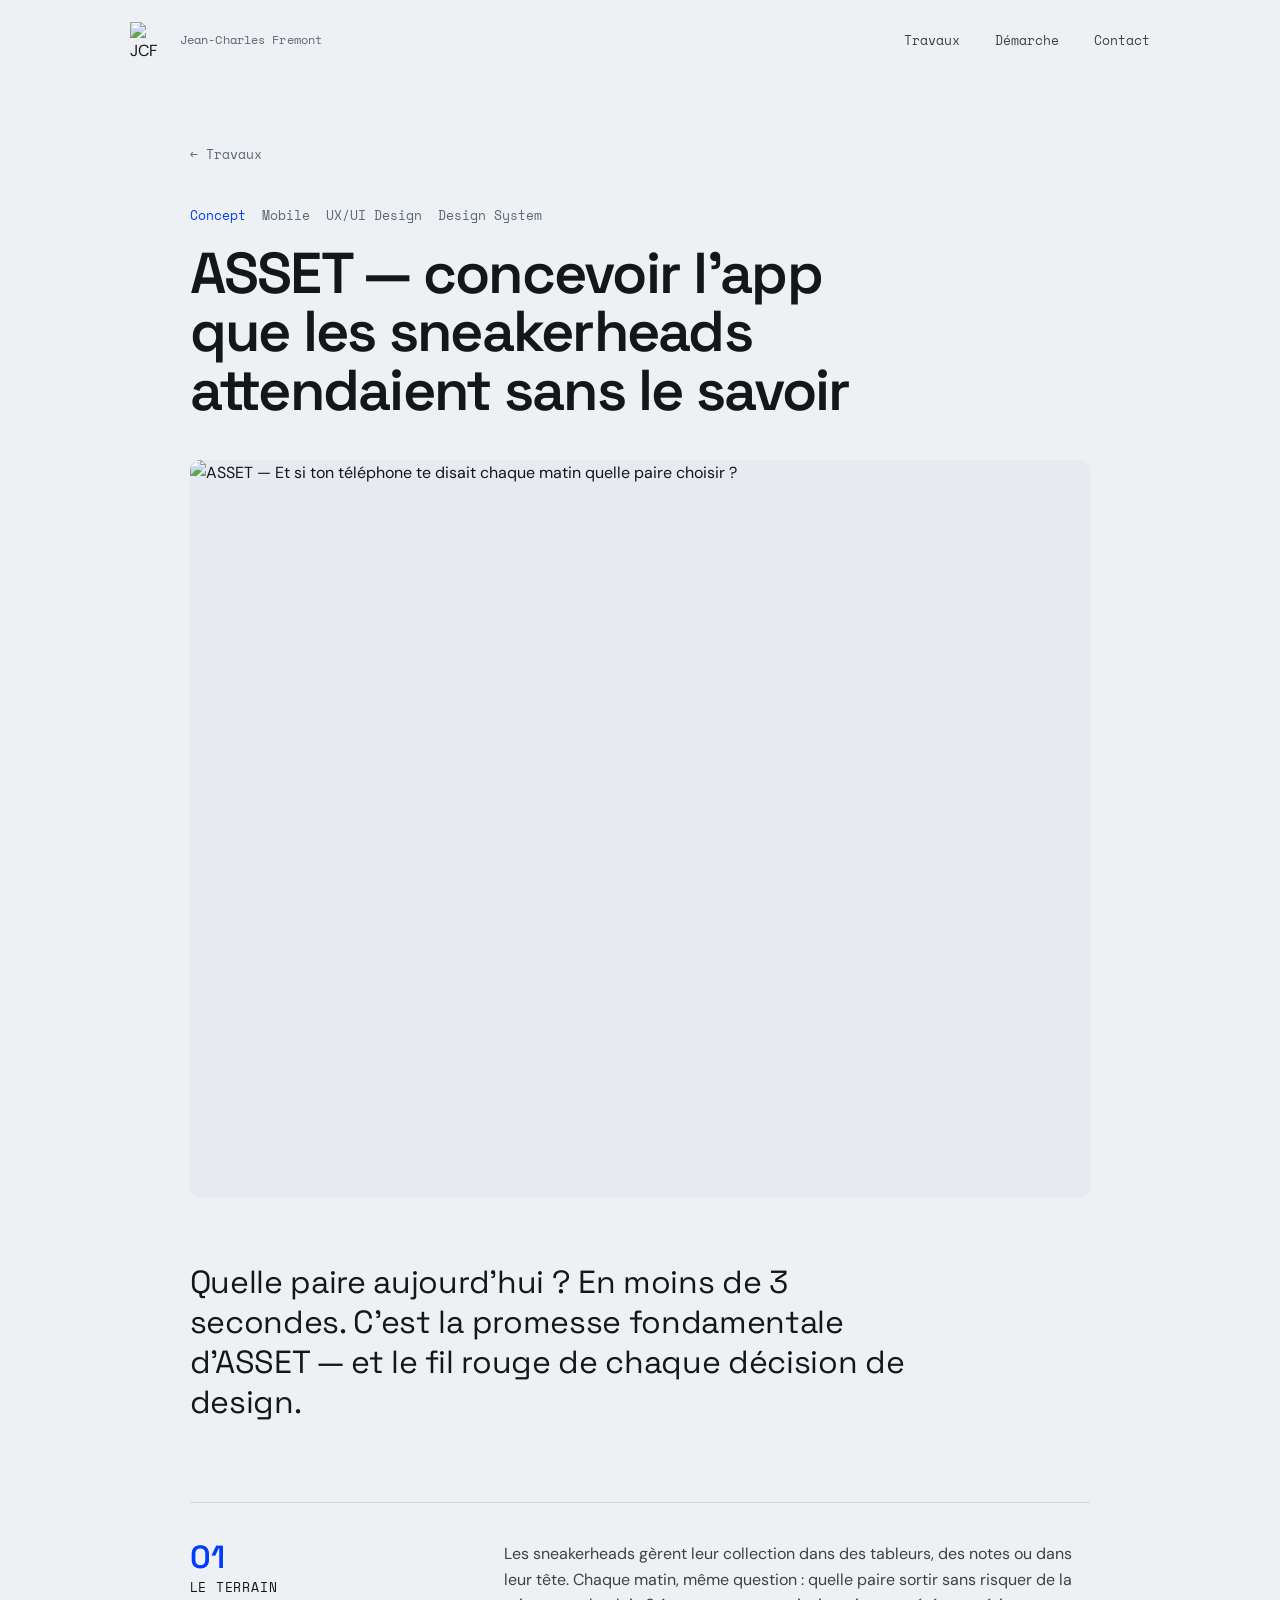
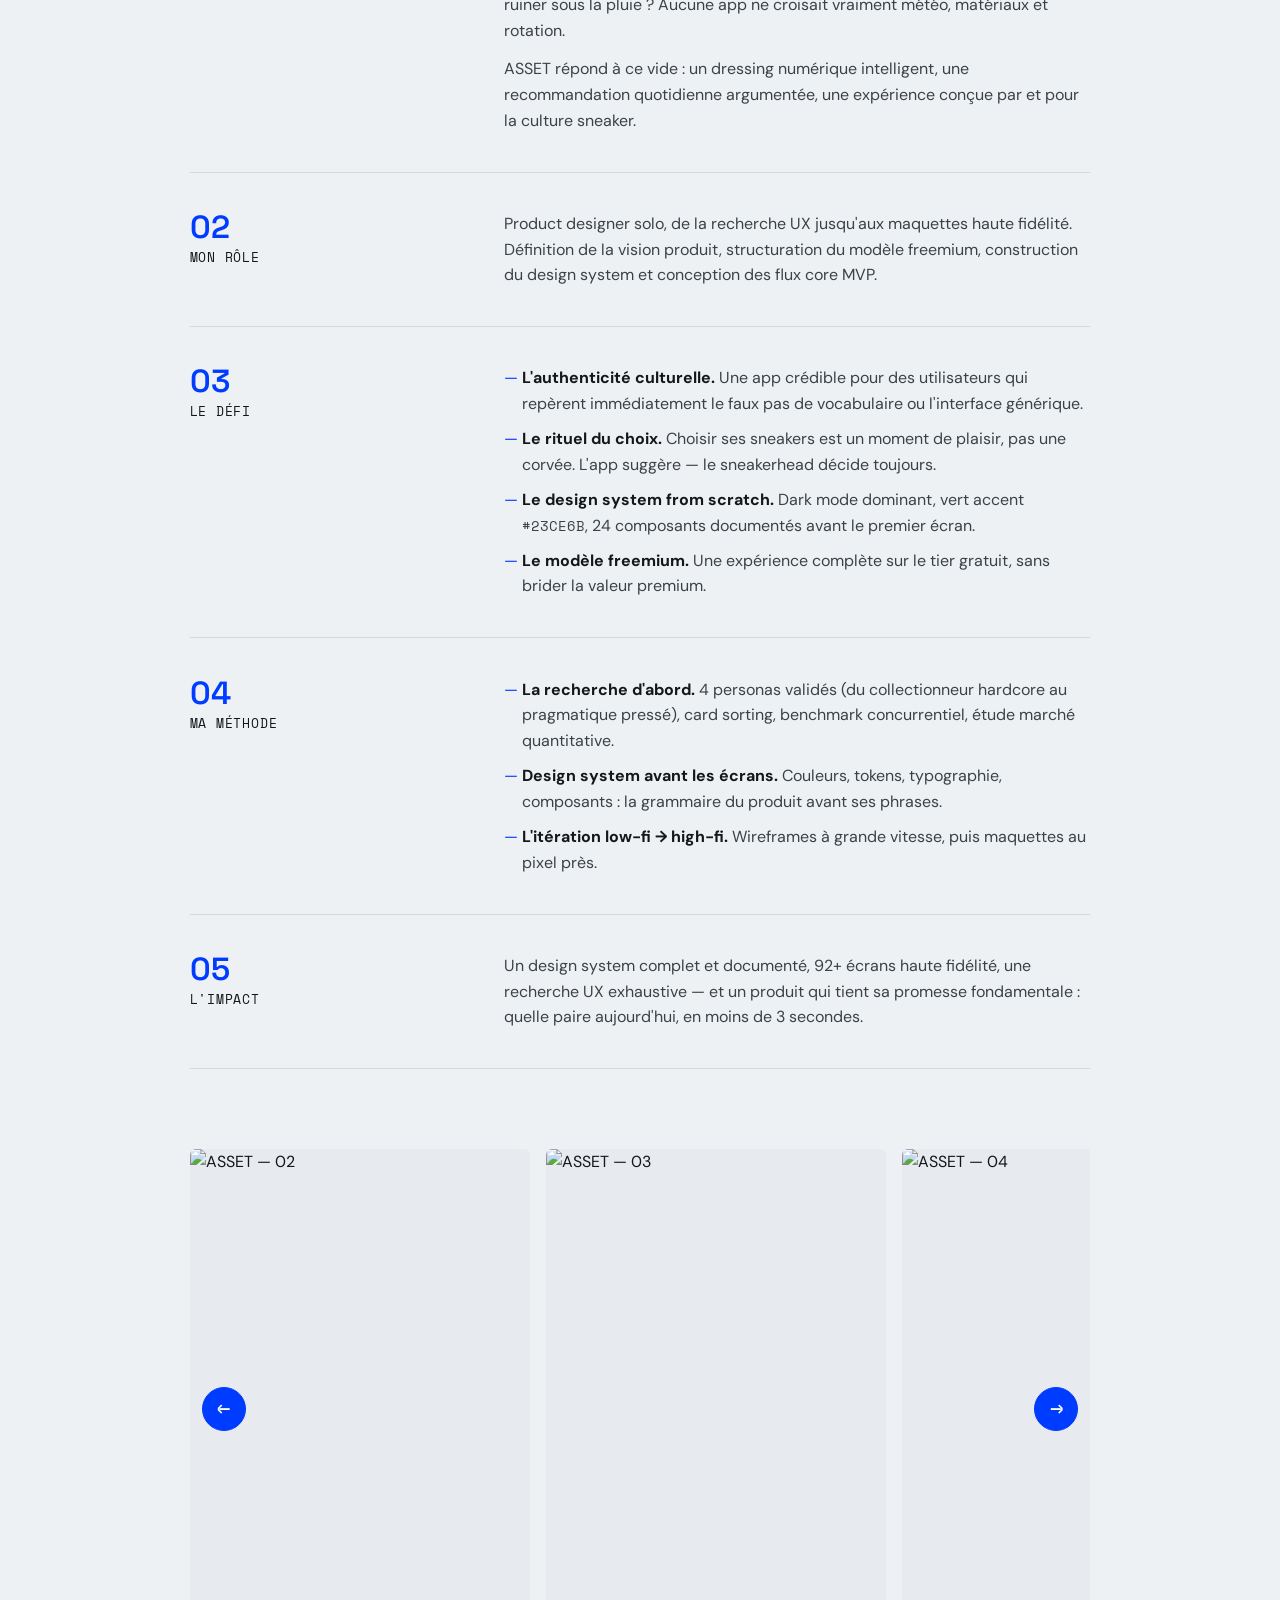
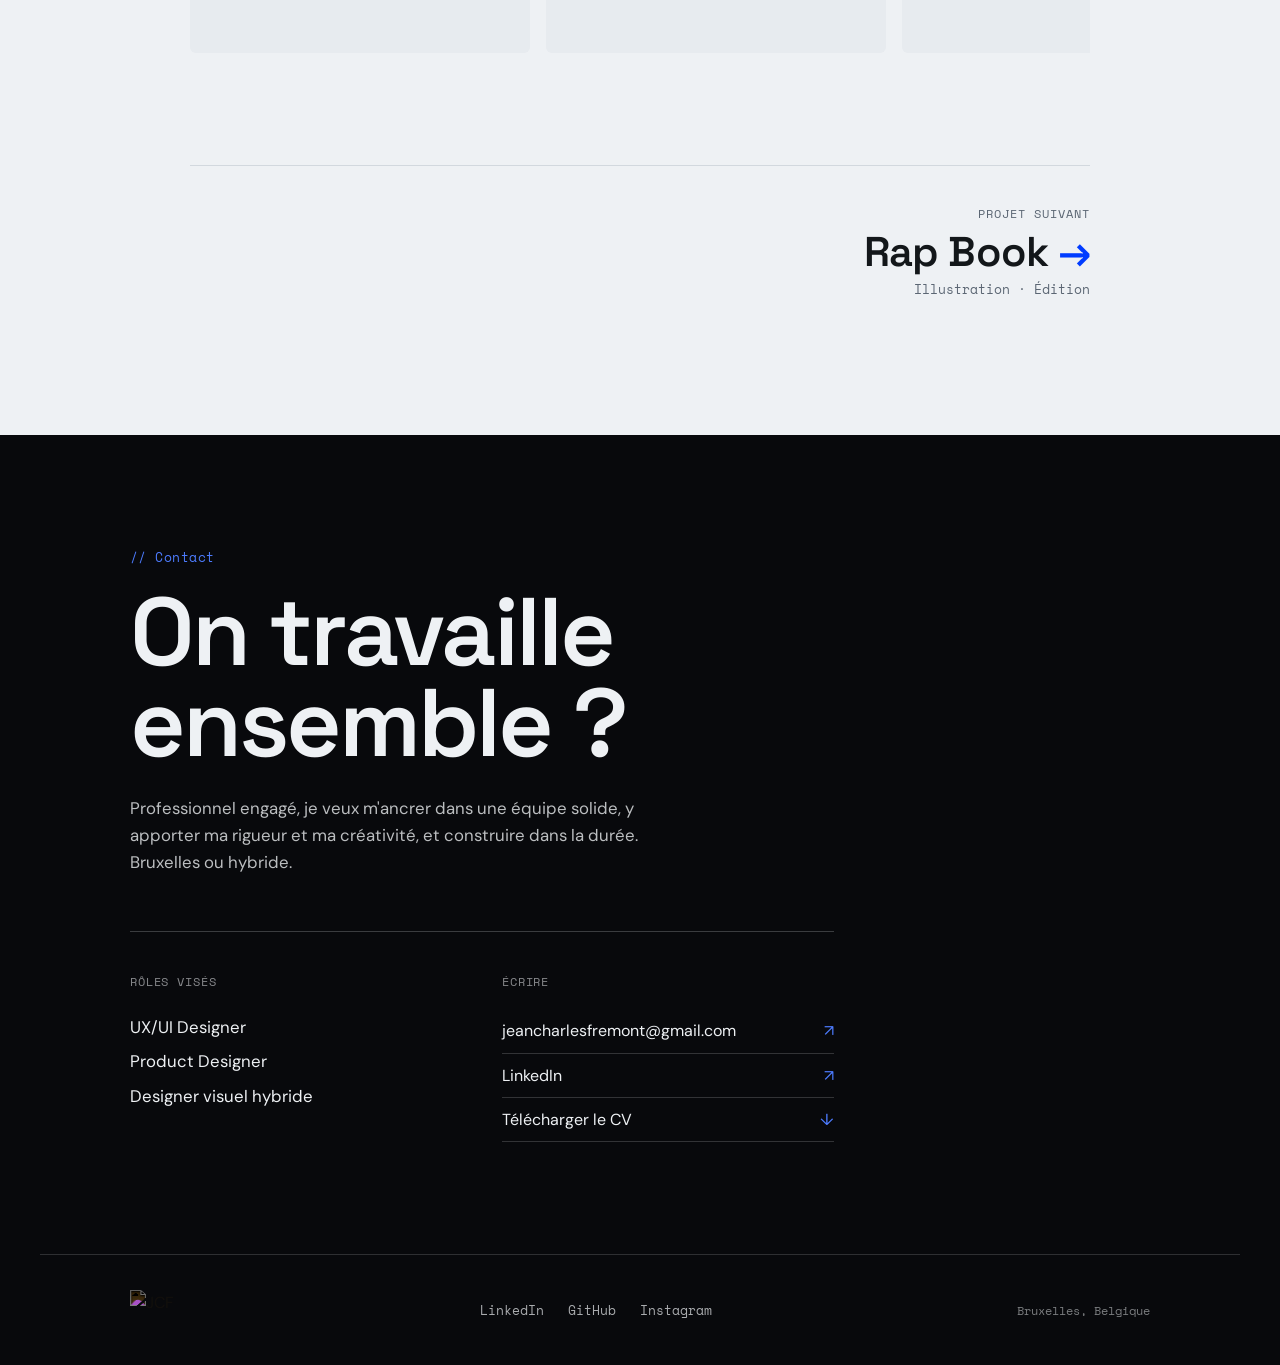
==== asset.html @ 08421511 "Add files via upload" ====
<!DOCTYPE html>
<html lang="fr">
<head>
    <meta charset="UTF-8">
    <meta name="viewport" content="width=device-width, initial-scale=1.0">
    <title>ASSET — Jean-Charles Fremont</title>
    <meta name="description" content="ASSET — concevoir l'app que les sneakerheads attendaient sans le savoir. De la recherche UX au design system, de la vision jusqu'au pixel.">

    <!-- Favicon -->
    <link rel="icon" href="assets/favicon.svg" type="image/svg+xml">
    <link rel="canonical" href="https://portfolio-jcf.vercel.app/asset.html">

    <!-- Open Graph -->
    <meta property="og:type" content="website">
    <meta property="og:title" content="ASSET — Jean-Charles Fremont">
    <meta property="og:description" content="Concevoir l'app que les sneakerheads attendaient sans le savoir.">
    <meta property="og:image" content="https://portfolio-jcf.vercel.app/assets/images/asset/asset-01.webp">

    <link rel="preconnect" href="https://fonts.googleapis.com">
    <link rel="preconnect" href="https://fonts.gstatic.com" crossorigin>
    <link href="https://fonts.googleapis.com/css2?family=Space+Grotesk:wght@400;500;600;700&family=DM+Sans:opsz,wght@9..40,400;9..40,500&family=Space+Mono:wght@400;700&display=swap" rel="stylesheet">
    <link rel="stylesheet" href="style.css">
</head>
<body>

    <a class="skip-link" href="#main-content">Aller au contenu</a>
    <header class="site-header">
        <nav class="nav" aria-label="Navigation principale">
            <a href="index.html" class="wordmark" aria-label="Accueil — Jean-Charles Fremont">
                <img src="assets/signature.webp" alt="JCF" class="wordmark-sig" width="568" height="503">
                <span class="wordmark-full">Jean-Charles Fremont</span>
            </a>
            <ul class="nav-links">
                <li><a href="index.html#travaux" aria-current="page">Travaux</a></li>
                <li><a href="methode.html">Démarche</a></li>
                <li><a href="#contact">Contact</a></li>
            </ul>
        </nav>
    </header>

    <main id="main-content" class="case asset-page" data-sub="Concevoir l'app que les sneakerheads attendaient sans le savoir">

        <a href="index.html#travaux" class="case-back"><span aria-hidden="true">←</span> Travaux</a>

        <div class="case-head">
            <p class="case-meta">
                <span class="cat">Concept</span>
                <span>Mobile</span>
                <span>UX/UI Design</span>
                <span>Design System</span>
            </p>
            <h1 class="case-title">ASSET — concevoir l'app que les sneakerheads attendaient sans le savoir</h1>
        </div>

        <div class="case-hero">
            <img src="assets/images/asset/asset-01.webp" width="1920" height="1080" alt="ASSET — Et si ton téléphone te disait chaque matin quelle paire choisir ?">
        </div>

        <p class="case-intro">Quelle paire aujourd'hui&nbsp;? En moins de 3 secondes. C'est la promesse fondamentale d'ASSET — et le fil rouge de chaque décision de design.</p>

        <!-- ====== ÉTAPES ====== -->
        <section class="case-steps">

            <div class="case-step">
                <div class="case-step-side">
                    <span class="case-step-num">01</span>
                    <span class="case-step-label">Le terrain</span>
                </div>
                <div class="case-step-body">
                    <p>Les sneakerheads gèrent leur collection dans des tableurs, des notes ou dans leur tête. Chaque matin, même question&nbsp;: quelle paire sortir sans risquer de la ruiner sous la pluie&nbsp;? Aucune app ne croisait vraiment météo, matériaux et rotation.</p>
                    <p>ASSET répond à ce vide&nbsp;: un dressing numérique intelligent, une recommandation quotidienne argumentée, une expérience conçue par et pour la culture sneaker.</p>
                </div>
            </div>

            <div class="case-step">
                <div class="case-step-side">
                    <span class="case-step-num">02</span>
                    <span class="case-step-label">Mon rôle</span>
                </div>
                <div class="case-step-body">
                    <p>Product designer solo, de la recherche UX jusqu'aux maquettes haute fidélité. Définition de la vision produit, structuration du modèle freemium, construction du design system et conception des flux core MVP.</p>
                </div>
            </div>

            <div class="case-step">
                <div class="case-step-side">
                    <span class="case-step-num">03</span>
                    <span class="case-step-label">Le défi</span>
                </div>
                <div class="case-step-body">
                    <ul>
                        <li><strong>L'authenticité culturelle.</strong> Une app crédible pour des utilisateurs qui repèrent immédiatement le faux pas de vocabulaire ou l'interface générique.</li>
                        <li><strong>Le rituel du choix.</strong> Choisir ses sneakers est un moment de plaisir, pas une corvée. L'app suggère — le sneakerhead décide toujours.</li>
                        <li><strong>Le design system from scratch.</strong> Dark mode dominant, vert accent <code style="font-family:var(--font-mono);font-size:.85em">#23CE6B</code>, 24 composants documentés avant le premier écran.</li>
                        <li><strong>Le modèle freemium.</strong> Une expérience complète sur le tier gratuit, sans brider la valeur premium.</li>
                    </ul>
                </div>
            </div>

            <div class="case-step">
                <div class="case-step-side">
                    <span class="case-step-num">04</span>
                    <span class="case-step-label">Ma méthode</span>
                </div>
                <div class="case-step-body">
                    <ul>
                        <li><strong>La recherche d'abord.</strong> 4 personas validés (du collectionneur hardcore au pragmatique pressé), card sorting, benchmark concurrentiel, étude marché quantitative.</li>
                        <li><strong>Design system avant les écrans.</strong> Couleurs, tokens, typographie, composants&nbsp;: la grammaire du produit avant ses phrases.</li>
                        <li><strong>L'itération low-fi → high-fi.</strong> Wireframes à grande vitesse, puis maquettes au pixel près.</li>
                    </ul>
                </div>
            </div>

            <div class="case-step">
                <div class="case-step-side">
                    <span class="case-step-num">05</span>
                    <span class="case-step-label">L'impact</span>
                </div>
                <div class="case-step-body">
                    <p>Un design system complet et documenté, 92+ écrans haute fidélité, une recherche UX exhaustive — et un produit qui tient sa promesse fondamentale&nbsp;: quelle paire aujourd'hui, en moins de 3 secondes.</p>
                </div>
            </div>

        </section>

        <!-- ====== GALERIE ====== -->
        <div class="gallery-wrap">
            <section class="gallery" tabindex="0" aria-label="Galerie — recherche et design ASSET, défilement horizontal">
<div class="gallery-item"><img src="assets/images/asset/asset-02.webp" alt="ASSET — 02" loading="lazy"></div>
                <div class="gallery-item"><img src="assets/images/asset/asset-03.webp" alt="ASSET — 03" loading="lazy"></div>
                <div class="gallery-item"><img src="assets/images/asset/asset-04.webp" alt="ASSET — 04" loading="lazy"></div>
                <div class="gallery-item"><img src="assets/images/asset/asset-05.webp" alt="ASSET — 05" loading="lazy"></div>
                <div class="gallery-item"><img src="assets/images/asset/asset-06.webp" alt="ASSET — 06" loading="lazy"></div>
                <div class="gallery-item"><img src="assets/images/asset/asset-08.webp" alt="ASSET — écrans ajouter une paire" loading="lazy"></div>
                <div class="gallery-item"><img src="assets/images/asset/asset-07.webp" alt="ASSET — 07" loading="lazy"></div>
            </section>
            <div class="gallery-controls">
                <button class="gallery-btn js-gallery-prev" aria-label="Précédent">←</button>
                <button class="gallery-btn js-gallery-next" aria-label="Suivant">→</button>
            </div>
        </div>

        <!-- ====================== CONTACT (partagé) ====================== -->
    </main>

    <script src="projects.js?v=3"></script>
    <script src="components.js"></script>
    <script src="main.js"></script>
</body>
</html>
---- style.css ----
/* ============================================================
   PORTFOLIO V2 — Jean-Charles Fremont
   DA : coque technique froide (Piste B) + trait dessiné (Piste A)
   ============================================================ */

:root {
    color-scheme: light; /* site light-only : évite les contrôles UA sombres en dark mode OS */

    /* --- Couleur ----------------------------------------------------- */
    --bg:           #EEF1F4;   /* gris bleuté froid */
    --bg-deep:      #E7EBEF;   /* fond des creux */
    --surface:      #F7F8FA;   /* cartes / surfaces */
    --ink:          #13171A;   /* texte principal */
    --ink-soft:     #3A4248;   /* texte secondaire */
    --muted:        #5B6673;   /* labels, captions — contraste AA sur fond clair */
    --line:         #D2D8DE;   /* filets, bordures */

    /* Accent — bleu électrique (repris de la landing page) */
    --accent:       #003CFF;
    --accent-ink:   #0A0EE3;
    --accent-bright:#4D7CFF;  /* variante lisible sur fond sombre (contact, footer) */

    /* --- Typo -------------------------------------------------------- */
    --font-display: 'Space Grotesk', system-ui, sans-serif;
    --font-body:    'DM Sans', system-ui, sans-serif;
    --font-mono:    'Space Mono', ui-monospace, monospace;

    /* --- Grille ------------------------------------------------------ */
    --maxw: 1200px;
    --pad:  clamp(2rem, 7vw, 6.5rem);

    /* --- Motion ------------------------------------------------------ */
    --ease: cubic-bezier(.22, 1, .36, 1);
}

/* ============================================================
   DARK MODE — suit la préférence système
   ============================================================ */
@media (prefers-color-scheme: dark) {
    :root {
        --bg:           #13171A;   /* fond principal */
        --bg-deep:      #0D1013;   /* fonds creux, hero */
        --surface:      #1C2229;   /* cartes, surfaces */
        --ink:          #EEF1F4;   /* texte principal */
        --ink-soft:     #B0BCC8;   /* texte secondaire */
        --muted:        #6A7A8A;   /* labels, captions */
        --line:         #252D37;   /* filets, bordures */

        --accent:       #4D7CFF;   /* bleu plus lumineux sur fond sombre */
        --accent-ink:   #6B96FF;
        --accent-bright:#4D7CFF;
    }

    /* Signature noire → blanche en dark */
    .wordmark-sig,
    .footer-sig { filter: invert(1); }

    /* Le footer ultra-sombre se distingue légèrement */
    .site-footer { background: #05060A; }
    .contact     { background: #0A0C10; }
}

* { margin: 0; padding: 0; box-sizing: border-box; }

html {
    font-size: 16px;
    scroll-behavior: smooth;
    background: var(--bg);
}

body {
    font-family: var(--font-body);
    color: var(--ink);
    background: var(--bg);
    line-height: 1.6;
    -webkit-font-smoothing: antialiased;
    text-rendering: optimizeLegibility;
    overflow-x: hidden;
}

a { color: inherit; text-decoration: none; }

/* Focus clavier visible partout, sans polluer la navigation souris */
:focus-visible {
    outline: 2px solid var(--accent);
    outline-offset: 3px;
    border-radius: 2px;
}
.contact :focus-visible,
.site-footer :focus-visible {
    outline-color: var(--accent-bright);
}

.sr-only {
    position: absolute; width: 1px; height: 1px;
    padding: 0; margin: -1px; overflow: hidden;
    clip: rect(0,0,0,0); white-space: nowrap; border: 0;
}

.skip-link {
    position: absolute; top: -999px; left: 1rem;
    background: var(--ink); color: var(--bg);
    font-family: var(--font-mono); font-size: .82rem;
    padding: .6rem 1.2rem; border-radius: 0 0 4px 4px;
    z-index: 9999; text-decoration: none;
    transition: top .15s;
}
.skip-link:focus { top: 0; }

/* ============================================================
   HEADER
   ============================================================ */
.site-header {
    position: fixed; inset: 0 0 auto 0;
    z-index: 100;
    padding: 1.4rem 0;
    background: color-mix(in srgb, var(--bg) 80%, transparent);
    backdrop-filter: blur(14px) saturate(120%);
    -webkit-backdrop-filter: blur(14px) saturate(120%);
    border-bottom: 1px solid transparent;
    transition: border-color .3s var(--ease), padding .3s var(--ease);
}
.site-header.scrolled {
    padding: .9rem 0;
    border-bottom-color: var(--line);
}

.nav {
    max-width: var(--maxw);
    margin: 0 auto;
    padding: 0 var(--pad);
    display: flex; align-items: center; justify-content: space-between;
}

.wordmark { display: flex; align-items: center; gap: .6rem; }
.wordmark-sig {
    height: 36px; width: auto;
    filter: invert(0);
    display: block;
}
/* Le footer est toujours sombre : signature inversée en blanc */
.footer-sig { filter: invert(1); }
.wordmark-full {
    font-family: var(--font-mono);
    font-size: .72rem; color: var(--muted);
    letter-spacing: .01em;
}

.nav-links { display: flex; gap: 2.2rem; list-style: none; }
.nav-links a {
    font-family: var(--font-mono);
    font-size: .82rem;
    color: var(--ink-soft);
    position: relative;
    padding: .2rem 0;
    transition: color .2s var(--ease);
}
.nav-links a::after {
    content: ''; position: absolute; left: 0; bottom: -2px;
    width: 100%; height: 1.5px; background: var(--accent);
    transform: scaleX(0); transform-origin: left;
    transition: transform .3s var(--ease);
}
.nav-links a:hover { color: var(--ink); }
.nav-links a:hover::after { transform: scaleX(1); }

/* ============================================================
   HERO
   ============================================================ */
.hero {
    position: relative;
    min-height: 100svh;
    display: flex; flex-direction: column; justify-content: center;
    max-width: var(--maxw);
    margin: 0 auto;
    padding: 10rem var(--pad) 7rem;
    overflow: hidden;
}

/* --- arrière-plan : trame + trait --- */
.hero-canvas {
    position: absolute; inset: 0;
    z-index: 0; pointer-events: none;
}
.grid-dots {
    position: absolute; inset: -10%;
    background-image: radial-gradient(var(--ink) 1.1px, transparent 1.2px);
    background-size: 30px 30px;
    opacity: .05;
    animation: breathe 9s ease-in-out infinite;
}
@keyframes breathe {
    0%, 100% { opacity: .04; background-size: 30px 30px; }
    50%      { opacity: .07; background-size: 31px 31px; }
}

@keyframes draw { to { stroke-dashoffset: 0; } }

.hero-gif {
    position: absolute;
    right: clamp(-2rem, 1vw, 3rem); top: 50%;
    transform: translateY(-50%);
    width: clamp(260px, 33vw, 460px);
    height: auto;
    object-fit: contain;
    opacity: 1;   /* fond détouré directement dans le fichier (APNG transparent) */
    animation: gifIn 1s var(--ease) .2s both;
}
/* n'anime QUE l'opacité, pour ne pas écraser le transform de positionnement */
@keyframes gifIn { from { opacity: 0; } to { opacity: 1; } }

/* --- contenu --- */
.hero-inner { position: relative; z-index: 1; max-width: 54ch; }

.hero-label {
    font-family: var(--font-mono);
    font-size: .82rem; color: var(--muted);
    text-transform: uppercase; letter-spacing: .08em;
    margin-bottom: 2rem;
    display: flex; align-items: center;
}
.hero-status { color: var(--accent); }
.blink { color: var(--accent); animation: blink 1.1s steps(2) infinite; }
@keyframes blink { 50% { opacity: 0; } }

.hero-title {
    font-family: var(--font-display);
    font-weight: 600;
    font-size: clamp(2.1rem, 4.2vw, 3.5rem);
    line-height: 1.06;
    letter-spacing: -.03em;
    color: var(--ink);
    margin-bottom: 1.4rem;
}
.hero-title .line { display: block; }
.hero-title .accent { position: relative; color: var(--accent); white-space: nowrap; }

/* soulignement dessiné sous "dessin" */
.hero-title .ul {
    position: absolute; left: 0; right: 0; bottom: -.12em;
    width: 100%; height: .32em;
    overflow: visible;
}
.hero-title .ul path {
    stroke: var(--accent); stroke-width: 5;
    stroke-linecap: round;
    stroke-dasharray: 240; stroke-dashoffset: 240;
    animation: draw 1s var(--ease) 2.6s forwards;
}

.hero-sub {
    font-size: clamp(1rem, 1.4vw, 1.14rem);
    color: var(--ink-soft);
    max-width: 46ch;
    margin-bottom: 2.4rem;
}

.hero-cta { display: flex; gap: 1rem; flex-wrap: wrap; }
.btn {
    font-family: var(--font-mono);
    font-size: .85rem;
    padding: .85rem 1.5rem;
    border: 1.5px solid var(--ink);
    border-radius: 2px;
    transition: all .25s var(--ease);
    display: inline-flex; align-items: center; gap: .5rem;
}
.btn-primary { background: var(--ink); color: var(--bg); }
.btn-primary:hover { background: var(--accent); border-color: var(--accent); transform: translateY(-2px); }
.btn-ghost { background: transparent; color: var(--ink); border-color: var(--line); }
.btn-ghost:hover { border-color: var(--ink); transform: translateY(-2px); }

.scroll-hint {
    position: absolute; bottom: 2rem; left: var(--pad);
    z-index: 1;
    font-family: var(--font-mono); font-size: .72rem;
    color: var(--muted); text-transform: uppercase; letter-spacing: .1em;
    display: flex; align-items: center; gap: .6rem;
}
.scroll-arrow { animation: bob 1.8s ease-in-out infinite; display: inline-block; }
@keyframes bob { 50% { transform: translateY(5px); } }

/* entrée du contenu */
.hero-label, .hero-title .line, .hero-sub, .hero-cta {
    opacity: 0; transform: translateY(14px);
    animation: rise .9s var(--ease) forwards;
}
.hero-title .line:nth-child(1) { animation-delay: .15s; }
.hero-title .line:nth-child(2) { animation-delay: .28s; }
.hero-sub  { animation-delay: .5s; }
.hero-cta  { animation-delay: .62s; }
@keyframes rise { to { opacity: 1; transform: none; } }

/* ============================================================
   SECTIONS — entêtes communes
   ============================================================ */
.section-head { max-width: 60ch; }
.section-kicker {
    font-family: var(--font-mono);
    font-size: .82rem; color: var(--accent);
    letter-spacing: .04em; margin-bottom: 1.2rem;
}
.section-title {
    font-family: var(--font-display);
    font-weight: 500;
    font-size: clamp(1.6rem, 3.4vw, 2.7rem);
    line-height: 1.06; letter-spacing: -.02em;
    color: var(--ink);
}

/* reveal */
.section-head, .work-card {
    opacity: 0; transform: translateY(18px);
    transition: opacity .7s var(--ease), transform .7s var(--ease);
}
.section-head.in, .work-card.in { opacity: 1; transform: none; }

/* ============================================================
   TRAVAUX
   ============================================================ */
.travaux {
    max-width: var(--maxw); margin: 0 auto;
    padding: 7rem var(--pad);
    border-top: 1px solid var(--line);
}

/* --- filtres --- */
.filters {
    display: flex; flex-wrap: wrap; gap: .6rem;
    margin: 2.6rem 0 3rem;
}
.filter {
    font-family: var(--font-mono);
    font-size: .82rem; color: var(--ink-soft);
    background: transparent;
    border: 1px solid var(--line);
    border-radius: 999px;
    padding: .5rem 1.1rem;
    cursor: pointer;
    transition: all .2s var(--ease);
}
.filter:hover { border-color: var(--ink); color: var(--ink); }
.filter.is-active {
    background: var(--ink); color: var(--bg); border-color: var(--ink);
}
.filter-count { opacity: .55; margin-left: .15rem; }

/* --- grille --- */
.works-grid {
    display: grid;
    grid-template-columns: repeat(2, 1fr);
    gap: clamp(1.5rem, 3vw, 2.6rem);
}
.work-card {
    display: flex; flex-direction: column;
    color: var(--ink);
}
.work-card.is-hidden { display: none; }

/* visuel + hover graphique */
.work-visual {
    position: relative;
    aspect-ratio: 4 / 3;
    overflow: hidden;
    border-radius: 4px;
    background: var(--bg-deep);
    border: 1px solid var(--line);
}
.work-visual img, .work-visual video {
    width: 100%; height: 100%; object-fit: cover;
    transform: scale(1.01);
    transition: transform .6s var(--ease);
}
.work-card:hover .work-visual img,
.work-card:focus-visible .work-visual img,
.work-card:hover .work-visual video,
.work-card:focus-visible .work-visual video {
    transform: scale(1.05);
}

/* masque accent : bandeau qui glisse depuis le bas */
.work-mask {
    position: absolute; left: 0; right: 0; bottom: 0;
    background: var(--accent);
    display: flex; align-items: center;
    padding: .95rem 1.2rem;
    transform: translateY(101%);
    transition: transform .42s var(--ease);
}
.work-card:hover .work-mask,
.work-card:focus-visible .work-mask { transform: translateY(0); }
.work-cta {
    font-family: var(--font-mono);
    font-size: .9rem; font-weight: 700;
    color: var(--bg);
    display: inline-flex; align-items: center; gap: .5rem;
}
.work-cta .arrow { transition: transform .3s var(--ease); }
.work-card:hover .work-cta .arrow { transform: translateX(4px); }

/* badge catégorie */
.work-cat {
    position: absolute; top: .8rem; left: .8rem;
    font-family: var(--font-mono);
    font-size: .68rem; letter-spacing: .04em;
    text-transform: uppercase;
    color: var(--ink);
    background: color-mix(in srgb, var(--bg) 88%, transparent);
    backdrop-filter: blur(6px);
    padding: .25rem .6rem; border-radius: 999px;
    border: 1px solid var(--line);
}

/* corps */
.work-body { padding-top: 1.1rem; }
.work-topline {
    display: flex; align-items: center; gap: .7rem;
    font-family: var(--font-mono); font-size: .74rem;
    color: var(--muted); margin-bottom: .5rem;
}
.work-num { color: var(--accent); }
.work-title {
    font-family: var(--font-display);
    font-weight: 600; font-size: 1.5rem;
    letter-spacing: -.02em; line-height: 1.1;
    margin-bottom: .5rem;
}
.work-excerpt {
    color: var(--ink-soft); font-size: .95rem;
    max-width: 46ch; margin-bottom: 1rem;
}
.work-tags {
    display: flex; flex-wrap: wrap; gap: .4rem; list-style: none;
}
.work-tags li {
    font-family: var(--font-mono); font-size: .72rem;
    color: var(--ink-soft);
    border: 1px solid var(--line); border-radius: 3px;
    padding: .2rem .55rem;
}

@media (max-width: 720px) {
    .works-grid { grid-template-columns: 1fr; }
}

/* ============================================================
   BARRE DE RETOUR (centrée en bas)
   ============================================================ */
.case-navbar, .to-top {
    position: fixed; left: 50%; bottom: clamp(1rem, 3vw, 1.5rem);
    z-index: 200;
    transform: translateX(-50%) translateY(14px);
    opacity: 0; pointer-events: none;
    transition: opacity .3s var(--ease), transform .3s var(--ease);
}
.case-navbar.is-visible, .to-top.is-visible {
    opacity: 1; transform: translateX(-50%); pointer-events: auto;
}

/* barre claire (pages projet) */
.case-navbar {
    display: flex; align-items: center; gap: 1.25rem;
    max-width: min(560px, 92vw);
    background: var(--surface); border: 1px solid var(--line);
    border-radius: 12px; padding: .55rem .55rem .55rem 1.25rem;
    box-shadow: 0 14px 34px -16px rgba(0,0,0,.4);
}
.case-navbar-info { display: flex; flex-direction: column; min-width: 0; }
.case-navbar-title {
    font-family: var(--font-display); font-weight: 600;
    font-size: .98rem; letter-spacing: -.01em; line-height: 1.15;
    color: var(--ink);
    white-space: nowrap; overflow: hidden; text-overflow: ellipsis;
}
.case-navbar-sub {
    font-size: .8rem; color: var(--muted);
    white-space: nowrap; overflow: hidden; text-overflow: ellipsis;
}

/* bouton foncé partagé */
.case-navbar-back, .to-top {
    display: inline-flex; align-items: center; gap: .5rem;
    background: var(--ink); color: var(--bg); border: 1px solid var(--ink);
    border-radius: 8px; padding: .7rem 1.15rem;
    font-family: var(--font-mono); font-size: .76rem;
    text-transform: uppercase; letter-spacing: .1em;
    text-decoration: none; white-space: nowrap; flex-shrink: 0;
    transition: background .2s var(--ease), border-color .2s var(--ease), opacity .3s var(--ease), transform .3s var(--ease);
}
.to-top { box-shadow: 0 10px 26px -14px rgba(0,0,0,.5); }
.case-navbar-back:hover, .to-top:hover { background: var(--accent); border-color: var(--accent); }
.cn-arrow { line-height: 1; transition: transform .25s var(--ease); }
.case-navbar-back:hover .cn-arrow { transform: translateX(-3px); }
.to-top:hover .cn-arrow { transform: translateY(-3px); }

@media (prefers-reduced-motion: reduce) {
    .case-navbar, .to-top { transition: opacity .2s; }
    .case-navbar.is-visible, .to-top.is-visible { transform: translateX(-50%); }
}

/* generic reveal hook */
[data-reveal] { opacity: 0; transform: translateY(18px); transition: opacity .7s var(--ease), transform .7s var(--ease); }
[data-reveal].in { opacity: 1; transform: none; }

/* ============================================================
   SIGNAL — ce que j'apporte
   ============================================================ */
.signal {
    max-width: var(--maxw); margin: 0 auto;
    padding: 7rem var(--pad);
    border-top: 1px solid var(--line);
}
.signal-grid {
    display: grid; grid-template-columns: repeat(3, 1fr);
    gap: clamp(1.5rem, 3vw, 2.4rem);
    margin-top: 3.5rem;
}
.signal-card {
    display: flex; flex-direction: column;
    border-radius: 6px;
    overflow: hidden;
    background: var(--surface);
    padding: 2rem 1.8rem 2.2rem;
    transition: transform .3s var(--ease);
}
.signal-card:hover { transform: translateY(-3px); }
/* GIF en bas de la carte, sous les textes, pleine largeur (bleed) */
.signal-ico {
    margin-top: auto;
    margin-left: -1.8rem; margin-right: -1.8rem; margin-bottom: -2.2rem;
    padding-top: 2rem;
    height: 340px;
}
.signal-ico svg { width: 100%; height: 100%; }
.signal-gif { width: 100%; height: 100%; object-fit: contain; object-position: center bottom; display: block; }
.signal-ico [stroke], .signal-ico svg * { }
.signal-ico .s-draw, .signal-ico .s-link, .signal-ico .s-cursor {
    stroke: var(--ink); stroke-width: 3; fill: none;
    stroke-linecap: round; stroke-linejoin: round;
}
.signal-ico .s-iris { stroke: var(--accent); stroke-width: 3; fill: none; }
.signal-ico .s-pup  { fill: var(--accent); }
.signal-ico .s-node { fill: var(--accent); }
.signal-ico .s-cursor { stroke: var(--accent); }

/* anim quand la carte entre */
.signal-card .s-draw { stroke-dasharray: 240; stroke-dashoffset: 240; }
.signal-card.in .s-draw { animation: draw 1.3s var(--ease) .2s forwards; }
.signal-card .s-link { stroke-dasharray: 90; stroke-dashoffset: 90; }
.signal-card.in .s-link { animation: draw 1s var(--ease) forwards; }
.signal-card .s-iris { opacity: 0; }
.signal-card.in .s-iris { animation: nodeIn .5s var(--ease) 1s forwards; }
.signal-card .s-cursor { animation: blink 1.1s steps(2) infinite; }

.signal-label {
    font-family: var(--font-mono); font-size: .78rem;
    color: var(--accent); letter-spacing: .04em; margin-bottom: .7rem;
}
.signal-title {
    font-family: var(--font-display); font-weight: 600;
    font-size: 1.4rem; letter-spacing: -.02em; margin-bottom: .7rem;
}
.signal-text { color: var(--ink-soft); font-size: .95rem; }

@media (max-width: 640px) {
    .signal-grid { grid-template-columns: 1fr; max-width: 30rem; }
}

/* ============================================================
   CONTACT
   ============================================================ */
.contact {
    background: #08090C;
    color: var(--bg);
}
.contact-inner {
    max-width: var(--maxw); margin: 0 auto;
    padding: 7rem var(--pad);
}
.contact .section-kicker { color: var(--accent-bright); }
.contact-head {
    font-family: var(--font-display); font-weight: 600;
    font-size: clamp(2.6rem, 8vw, 6rem); line-height: .95;
    letter-spacing: -.03em; margin: 1rem 0 1.6rem;
}
.contact-lead {
    color: color-mix(in srgb, var(--bg) 78%, transparent);
    max-width: 46ch; font-size: 1.05rem; margin-bottom: 3.5rem;
}
.contact-cols {
    display: grid; grid-template-columns: 1fr 1fr;
    gap: 2.5rem; max-width: 44rem;
    border-top: 1px solid color-mix(in srgb, var(--bg) 22%, transparent);
    padding-top: 2.5rem;
}
.contact-k {
    font-family: var(--font-mono); font-size: .76rem;
    text-transform: uppercase; letter-spacing: .08em;
    color: color-mix(in srgb, var(--bg) 55%, transparent);
    margin-bottom: 1.1rem;
}
.contact-list { list-style: none; }
.contact-list li { font-size: 1.05rem; padding: .25rem 0; }
.contact-link {
    display: flex; align-items: center; justify-content: space-between;
    gap: 1rem; padding: .55rem 0;
    border-bottom: 1px solid color-mix(in srgb, var(--bg) 18%, transparent);
    font-size: 1rem; transition: color .2s var(--ease), padding .25s var(--ease);
}
.contact-link span { color: var(--accent-bright); }
.contact-link:hover { color: var(--accent-bright); padding-left: .4rem; }

@media (max-width: 640px) {
    .contact-cols { grid-template-columns: 1fr; gap: 2rem; }
}

/* ============================================================
   FOOTER
   ============================================================ */
.site-footer { background: #08090C; color: var(--bg); }
.footer-inner {
    max-width: var(--maxw); margin: 0 auto;
    padding: 2.2rem var(--pad);
    border-top: 1px solid color-mix(in srgb, var(--bg) 16%, transparent);
    display: flex; align-items: center; justify-content: space-between;
    flex-wrap: wrap; gap: 1rem;
}
.footer-sig { height: 40px; width: auto; display: block; }
.footer-social { display: flex; gap: 1.5rem; list-style: none; }
.footer-social a {
    font-family: var(--font-mono); font-size: .82rem;
    color: color-mix(in srgb, var(--bg) 70%, transparent);
    transition: color .2s var(--ease);
}
.footer-social a:hover { color: var(--accent-bright); }
.footer-meta {
    font-family: var(--font-mono); font-size: .76rem;
    color: color-mix(in srgb, var(--bg) 50%, transparent);
}

/* ============================================================
   PAGE DÉMARCHE
   ============================================================ */
.page-head {
    max-width: var(--maxw); margin: 0 auto;
    padding: 11rem var(--pad) 4rem;
}
.page-title {
    font-family: var(--font-display); font-weight: 600;
    font-size: clamp(2.6rem, 7vw, 5rem); line-height: .98;
    letter-spacing: -.03em; margin: 1rem 0 1.8rem;
}
.page-title .accent { color: var(--accent); }
.page-lead {
    font-size: clamp(1.05rem, 1.6vw, 1.3rem);
    color: var(--ink-soft); max-width: 62ch;
}
.page-lead strong { color: var(--ink); }

/* --- 3 temps --- */
.process-section, .parcours-section, .skills-section {
    max-width: var(--maxw); margin: 0 auto;
    padding: 6rem var(--pad);
    border-top: 1px solid var(--line);
}
.process {
    list-style: none;
    display: grid; grid-template-columns: repeat(3, 1fr);
    gap: clamp(1.5rem, 3vw, 2.4rem);
    margin-top: 3.5rem;
    counter-reset: step;
}
.process-step {
    position: relative;
    padding-top: 2rem;
    border-top: 2px solid var(--ink);
}
.process-step::before {
    content: ''; position: absolute; top: -2px; left: 0;
    width: 20%; height: 2px; background: var(--accent);
}
.process-step:nth-child(2)::before { width: 55%; }
.process-step:nth-child(3)::before { width: 100%; }
.process-num {
    font-family: var(--font-mono); font-size: .82rem;
    color: var(--muted);
}
.process-title {
    font-family: var(--font-display); font-weight: 600;
    font-size: 1.7rem; letter-spacing: -.02em;
    margin: .4rem 0 .3rem;
}
.process-sub { font-weight: 500; color: var(--ink); margin-bottom: .7rem; }
.process-text { color: var(--ink-soft); font-size: .95rem; }

/* --- parcours / timeline --- */
.parcours { margin-top: 3.5rem; max-width: 760px; }
.parcours-item {
    position: relative;
    padding: 0 0 3.5rem 2.2rem;
    border-left: 1px solid var(--line);
}
.parcours-item:last-child { padding-bottom: 0; }
.parcours-item::before {
    content: ''; position: absolute; left: -6px; top: .35rem;
    width: 11px; height: 11px; border-radius: 50%;
    background: var(--accent);
    box-shadow: 0 0 0 4px var(--bg);
}
.parcours-label {
    font-family: var(--font-mono); font-size: .78rem;
    text-transform: uppercase; letter-spacing: .04em;
    color: var(--muted);
}
.parcours-title {
    font-family: var(--font-display); font-weight: 600;
    font-size: clamp(1.3rem, 2.4vw, 1.8rem); letter-spacing: -.02em;
    margin: .5rem 0 .8rem;
}
.parcours-text { color: var(--ink-soft); margin-bottom: 1.1rem; max-width: 56ch; }
.parcours-take {
    font-size: .95rem; color: var(--ink);
    border-left: 2px solid var(--accent);
    padding-left: 1rem; max-width: 54ch;
}
.parcours-take span {
    display: block; font-family: var(--font-mono);
    font-size: .72rem; text-transform: uppercase; letter-spacing: .06em;
    color: var(--accent); margin-bottom: .25rem;
}

/* --- compétences --- */
.skills { margin-top: 3rem; }
.skills-row {
    display: grid; grid-template-columns: 220px 1fr;
    gap: 1.5rem; align-items: start;
    padding: 1.8rem 0;
    border-top: 1px solid var(--line);
}
.skills-row:last-child { border-bottom: 1px solid var(--line); }
.skills-cat {
    font-family: var(--font-display); font-weight: 600;
    font-size: 1.15rem; letter-spacing: -.01em;
}
.skills-pills { list-style: none; display: flex; flex-wrap: wrap; gap: .5rem; }
.skills-pills li {
    font-family: var(--font-mono); font-size: .82rem;
    color: var(--ink-soft);
    border: 1px solid var(--line); border-radius: 3px;
    padding: .35rem .75rem;
    transition: border-color .2s var(--ease), color .2s var(--ease);
}
.skills-pills li:hover { border-color: var(--ink); color: var(--ink); }

@media (max-width: 640px) {
    .process { grid-template-columns: 1fr; }
    .skills-row { grid-template-columns: 1fr; gap: .8rem; }
}

/* ============================================================
   CAS D'ÉTUDE
   ============================================================ */
.case { max-width: 1080px; margin: 0 auto; padding: 0 var(--pad); }
.case-back {
    display: inline-flex; align-items: center; gap: .5rem;
    font-family: var(--font-mono); font-size: .82rem;
    color: var(--muted); margin: 9rem 0 2.5rem;
    transition: color .2s var(--ease), gap .2s var(--ease);
}
.case-back:hover { color: var(--accent); gap: .8rem; }

.case-head { margin-bottom: 2.5rem; }
.case-meta {
    font-family: var(--font-mono); font-size: .82rem;
    color: var(--muted); margin-bottom: 1.1rem;
    display: flex; flex-wrap: wrap; gap: .5rem 1rem;
}
.case-meta .cat { color: var(--accent); }
.case-title {
    font-family: var(--font-display); font-weight: 600;
    font-size: clamp(2rem, 5vw, 3.6rem); line-height: 1.02;
    letter-spacing: -.03em; max-width: 20ch;
}
.case-sub {
    font-family: var(--font-display); font-weight: 400;
    font-size: clamp(1.05rem, 2vw, 1.4rem); color: var(--muted);
    letter-spacing: -.01em; margin-top: .8rem;
}

.case-hero {
    margin: 0 0 4rem;
    border-radius: 10px;
    overflow: hidden;
    background: var(--bg-deep);
}
.case-hero img, .case-hero video { width: 100%; max-height: 82vh; object-fit: cover; display: block; }

.case-intro {
    font-family: var(--font-display); font-weight: 400;
    font-size: clamp(1.3rem, 2.6vw, 2rem); line-height: 1.25;
    letter-spacing: -.01em; max-width: 760px;
    margin: 0 0 5rem;
    color: var(--ink);
}

/* étapes */
.case-steps { margin-bottom: 5rem; }
.case-step {
    display: grid; grid-template-columns: 1fr 2.2fr;
    gap: clamp(1rem, 4vw, 3rem);
    padding: 2.4rem 0; border-top: 1px solid var(--line);
}
.case-step:last-child { border-bottom: 1px solid var(--line); }
.case-step-side { display: flex; flex-direction: column; gap: .3rem; }
.case-step-num {
    font-family: var(--font-display); font-weight: 600;
    font-size: 2rem; color: var(--accent); line-height: 1;
}
.case-step-label {
    font-family: var(--font-mono); font-size: .8rem;
    text-transform: uppercase; letter-spacing: .06em; color: var(--ink);
}
.case-step-body { color: var(--ink-soft); }
.case-step-body p + p,
.case-step-body p + ul { margin-top: .8rem; }
.case-step-body ul { list-style: none; display: flex; flex-direction: column; gap: .6rem; }
.case-step-body li { padding-left: 1.1rem; position: relative; }
.case-step-body li::before {
    content: '—'; position: absolute; left: 0; color: var(--accent);
}
.case-step-body strong { color: var(--ink); }

/* vidéo */
.case-video {
    position: relative; aspect-ratio: 16/9;
    margin: 0 0 4rem; border-radius: 6px; overflow: hidden;
    border: 1px solid var(--line);
}
.case-video iframe { position: absolute; inset: 0; width: 100%; height: 100%; border: 0; }

/* galerie horizontale */
.gallery-wrap { position: relative; margin-bottom: 6rem; }
.gallery {
    display: flex; gap: 1rem; overflow-x: auto;
    scroll-snap-type: x mandatory;
    padding-bottom: 1rem;
    scrollbar-width: thin;
}
.gallery::-webkit-scrollbar { height: 6px; }
.gallery::-webkit-scrollbar-thumb { background: var(--line); border-radius: 99px; }
.gallery-item {
    flex: 0 0 auto;
    scroll-snap-align: start;
    height: clamp(300px, 56vh, 540px);
    min-width: clamp(180px, 28vw, 340px);
    border-radius: 6px;
    background: var(--bg-deep);
    /* overflow: hidden retiré — il bloquait l'expansion flex après chargement */
}
.gallery-item img, .gallery-item video {
    height: 100%; width: auto; display: block;
    border-radius: 6px; /* reporté sur l'image pour garder les coins arrondis */
}
.gallery-btn {
    font-family: var(--font-mono); font-size: 1.35rem;
    width: 44px; height: 44px; border-radius: 50%;
    border: 1px solid var(--accent); background: var(--accent);
    color: #fff; cursor: pointer;
    transition: all .2s var(--ease);
}
.gallery-btn:hover { background: var(--accent-ink); border-color: var(--accent-ink); }
.gallery-controls {
    position: absolute;
    top: 0; left: 0; right: 0; bottom: 0;
    display: flex;
    justify-content: space-between;
    align-items: center;
    pointer-events: none;
    padding: 0 .75rem;
}
.gallery-controls .gallery-btn { pointer-events: auto; }


@media (max-width: 680px) {
    .case-step { grid-template-columns: 1fr; gap: .8rem; }
    .case-step-side { flex-direction: row; align-items: baseline; gap: .8rem; }
}

/* ---- Projet suivant (fin de cas d'étude) ---- */
.case-next { margin: 0 0 6rem; border-top: 1px solid var(--line); }
.case-next-link {
    display: flex; flex-direction: column; gap: .35rem;
    padding: 2.4rem 0;
    align-items: flex-end; text-align: right;
    transition: color .2s var(--ease);
}
.case-next-k {
    font-family: var(--font-mono); font-size: .78rem;
    text-transform: uppercase; letter-spacing: .08em;
    color: var(--muted);
}
.case-next-title {
    font-family: var(--font-display); font-weight: 600;
    font-size: clamp(1.6rem, 4vw, 2.6rem); letter-spacing: -.02em;
    color: var(--ink); line-height: 1.05;
}
.case-next-title .cn-arrow { display: inline-block; color: var(--accent); }
.case-next-domain { font-family: var(--font-mono); font-size: .82rem; color: var(--muted); }
.case-next-link:hover .case-next-title { color: var(--accent); }
.case-next-link:hover .cn-arrow { transform: translateX(6px); }

/* ---- Rap Book (bespoke) ---- */
.rb-section { margin-bottom: 5rem; }
.rb-label {
    font-family: var(--font-mono); font-size: .82rem;
    text-transform: uppercase; letter-spacing: .06em;
    color: var(--accent); margin-bottom: 1.5rem;
}
.rb-intro { color: var(--ink-soft); max-width: 60ch; font-size: 1.05rem; margin-bottom: 1.8rem; }
.rb-label { font-weight: 400; }
.rb-divider { border: 0; border-top: 1px solid var(--line); margin: 4rem 0; }

/* ============================================================
   RESPONSIVE
   ============================================================ */
@media (max-width: 860px) {
    .wordmark-full { display: none; }
    .nav-links { gap: 1.4rem; }
    .nav-links a { font-size: .76rem; }
    .hero-gif { opacity: .5; right: -3rem; width: 300px; }
    .hero { padding-top: 7rem; }
}
@media (max-width: 540px) {
    /* animation placée en haut, au-dessus du bloc texte — plus d'air en dessous */
    .hero { justify-content: flex-start; padding-top: 22.5rem; padding-bottom: 6rem; }
    .hero-gif {
        top: 4.5rem; left: 50%; right: auto; bottom: auto;
        transform: translateX(-50%);
        width: clamp(170px, 48vw, 220px); opacity: 1;
    }
    .scroll-hint { display: none; }
    /* les boutons ferment le bloc et créent la coupure avec la suite */
    .hero-cta {
        flex-direction: column; align-items: stretch;
        margin-top: 2.4rem; padding-top: 2rem;
        border-top: 1px solid var(--line);
    }
    .btn { justify-content: center; }
}

/* ============================================================
   ACCESSIBILITÉ — mouvement réduit
   ============================================================ */
@media (prefers-reduced-motion: reduce) {
    *, *::before, *::after {
        animation-duration: .001ms !important;
        animation-iteration-count: 1 !important;
        transition-duration: .001ms !important;
        scroll-behavior: auto !important;
    }
    .hero-title .ul path { stroke-dashoffset: 0 !important; }
    .hero-label, .hero-title .line, .hero-sub, .hero-cta { opacity: 1 !important; transform: none !important; }
    .grid-dots { opacity: .05 !important; }
}
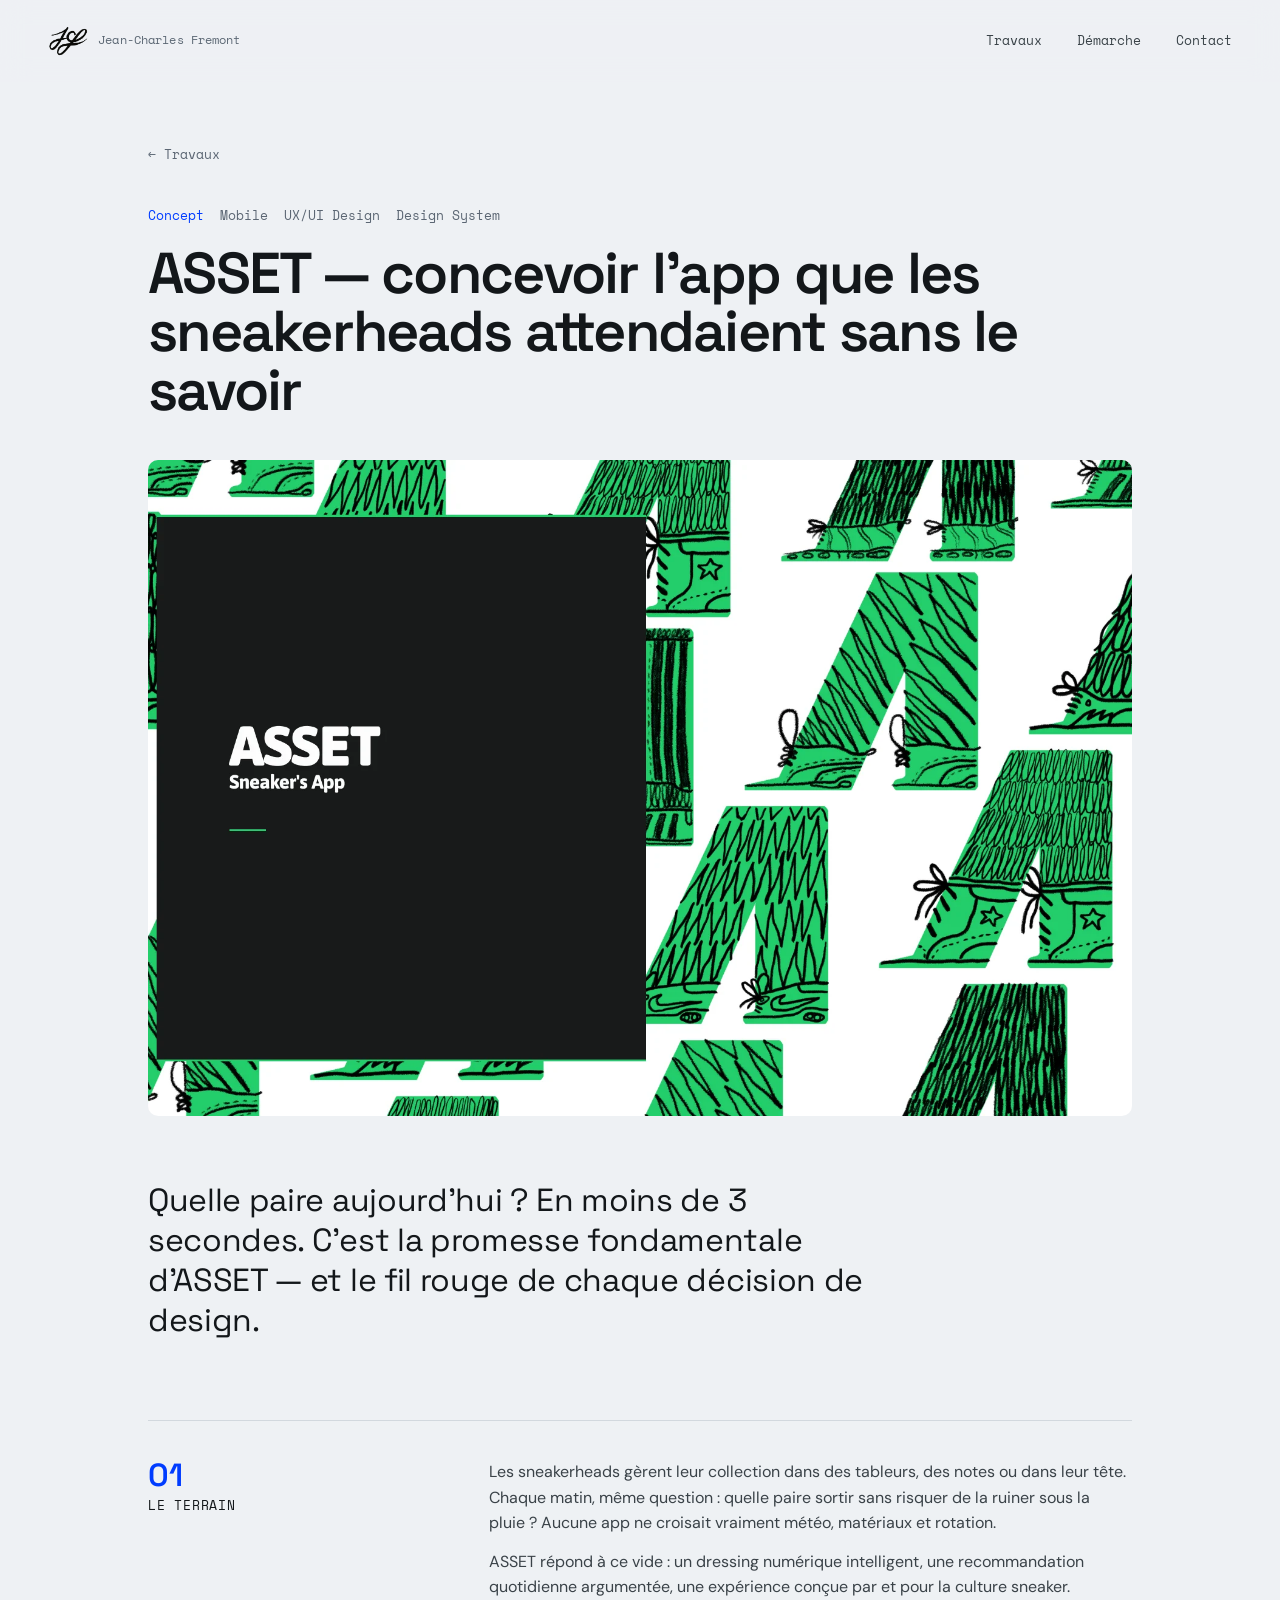
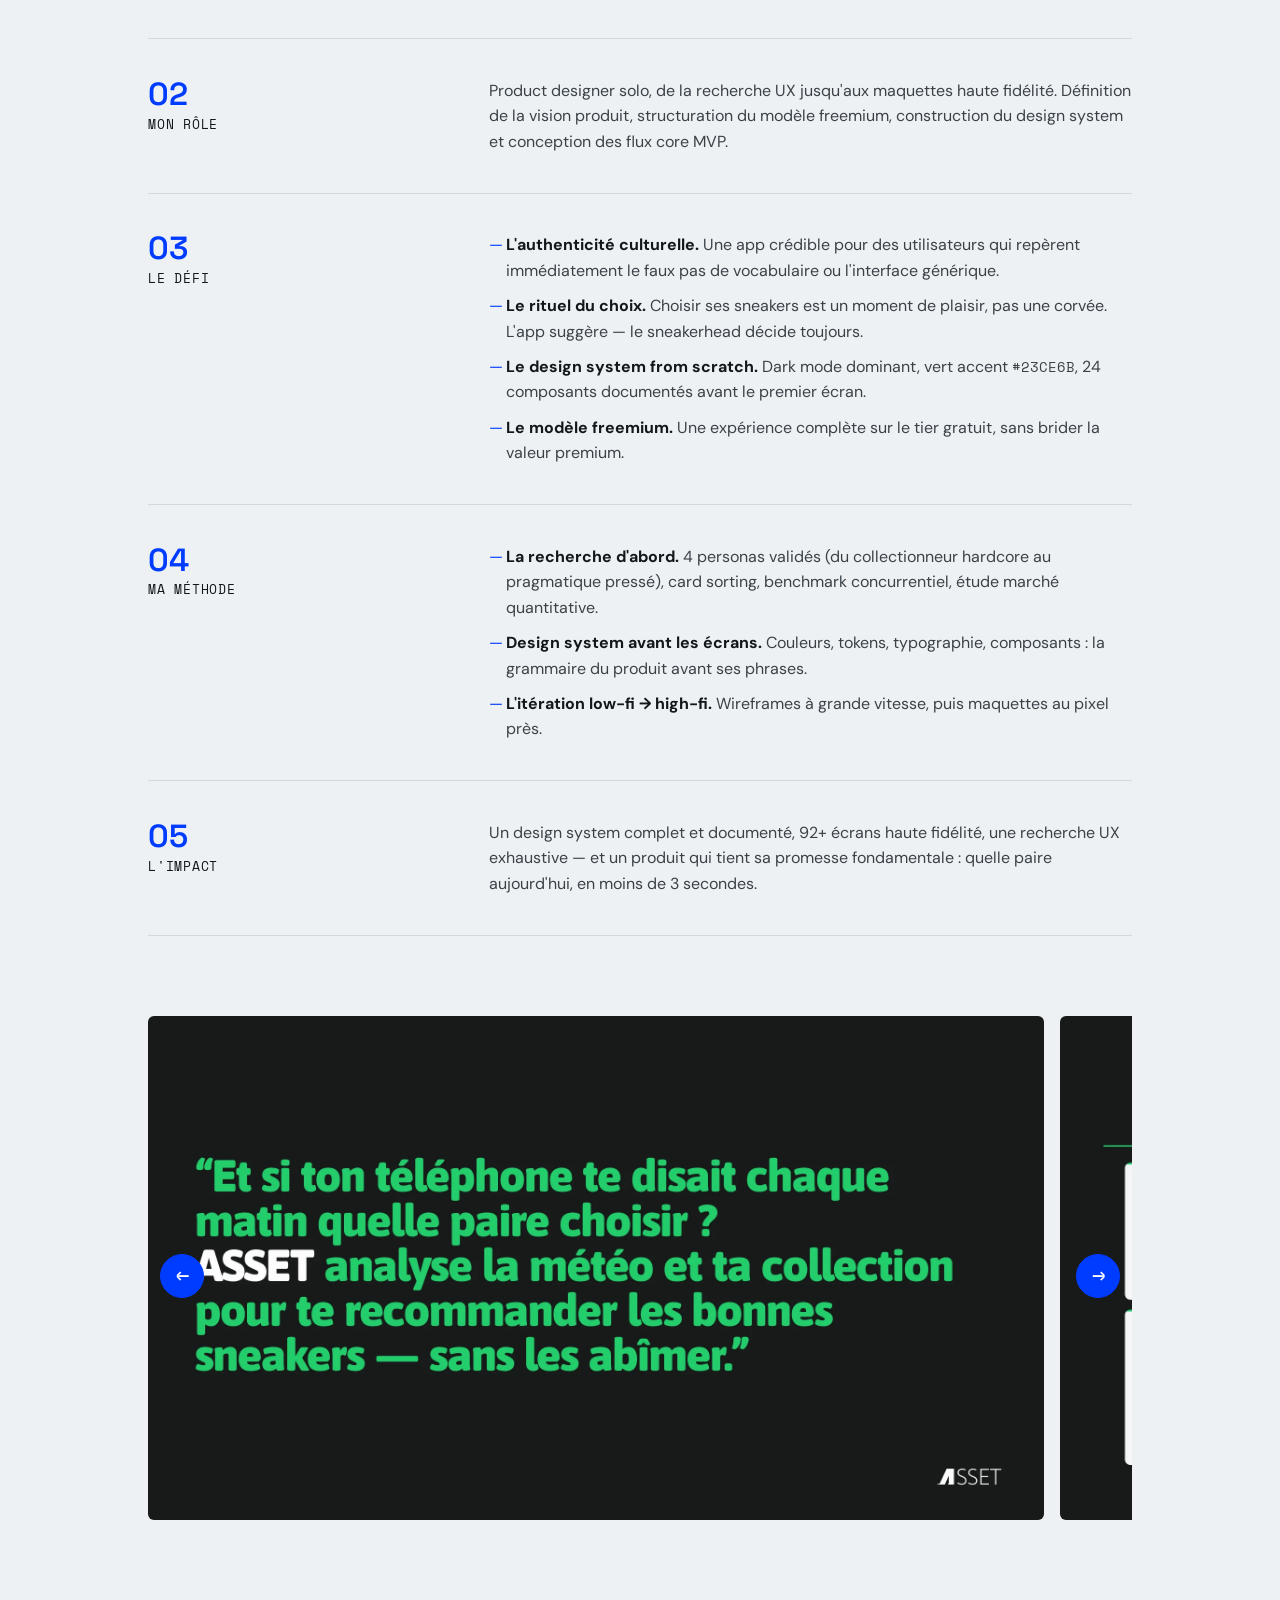
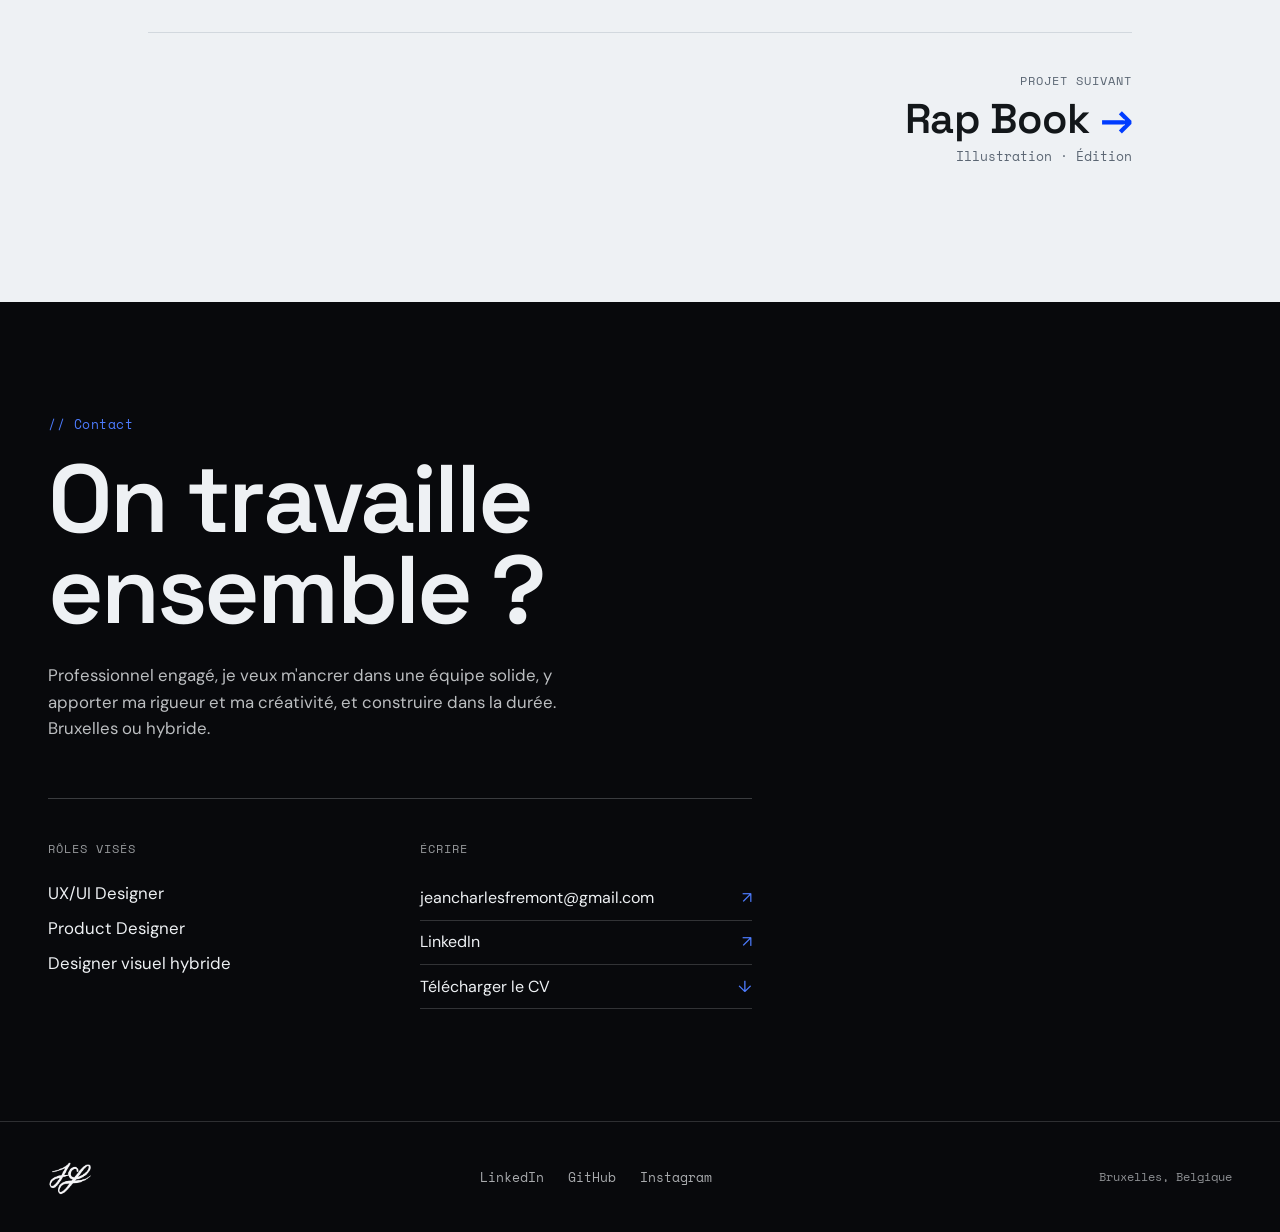
==== commit c7150745: "Add files via upload" ====
--- a/asset.html
+++ b/asset.html
@@ -9,6 +9,8 @@
     <!-- Favicon -->
     <link rel="icon" href="assets/favicon.svg" type="image/svg+xml">
     <link rel="canonical" href="https://portfolio-jcf.vercel.app/asset.html">
+    <meta name="theme-color" content="#EEF1F4" media="(prefers-color-scheme: light)">
+    <meta name="theme-color" content="#13171A" media="(prefers-color-scheme: dark)">
 
     <!-- Open Graph -->
     <meta property="og:type" content="website">
@@ -20,6 +22,18 @@
     <link rel="preconnect" href="https://fonts.gstatic.com" crossorigin>
     <link href="https://fonts.googleapis.com/css2?family=Space+Grotesk:wght@400;500;600;700&family=DM+Sans:opsz,wght@9..40,400;9..40,500&family=Space+Mono:wght@400;700&display=swap" rel="stylesheet">
     <link rel="stylesheet" href="style.css">
+
+    <!-- Hotjar -->
+    <script>
+        (function(h,o,t,j,a,r){
+            h.hj=h.hj||function(){(h.hj.q=h.hj.q||[]).push(arguments)};
+            h._hjSettings={hjid:6716768,hjsv:6};
+            a=o.getElementsByTagName('head')[0];
+            r=o.createElement('script');r.async=1;
+            r.src=t+h._hjSettings.hjid+j+h._hjSettings.hjsv;
+            a.appendChild(r);
+        })(window,document,'https://static.hotjar.com/c/hotjar-','.js?sv=');
+    </script>
 </head>
 <body>
 
--- a/style.css
+++ b/style.css
@@ -4,7 +4,11 @@
    ============================================================ */
 
 :root {
-    color-scheme: light; /* site light-only : évite les contrôles UA sombres en dark mode OS */
+    color-scheme: light dark; /* les contrôles natifs suivent le thème */
+
+    /* Couleur du texte sur les sections toujours sombres (contact, footer).
+       Constante : ne suit PAS le thème, sinon texte sombre sur fond sombre. */
+    --on-dark:      #EEF1F4;
 
     /* --- Couleur ----------------------------------------------------- */
     --bg:           #EEF1F4;   /* gris bleuté froid */
@@ -26,8 +30,8 @@
     --font-mono:    'Space Mono', ui-monospace, monospace;
 
     /* --- Grille ------------------------------------------------------ */
-    --maxw: 1200px;
-    --pad:  clamp(2rem, 7vw, 6.5rem);
+    --maxw: 1320px;
+    --pad:  clamp(1.25rem, 4vw, 3rem);
 
     /* --- Motion ------------------------------------------------------ */
     --ease: cubic-bezier(.22, 1, .36, 1);
@@ -43,21 +47,18 @@
         --surface:      #1C2229;   /* cartes, surfaces */
         --ink:          #EEF1F4;   /* texte principal */
         --ink-soft:     #B0BCC8;   /* texte secondaire */
-        --muted:        #6A7A8A;   /* labels, captions */
+        --muted:        #8794A1;   /* labels, captions — contraste AA sur bg ET surface */
         --line:         #252D37;   /* filets, bordures */
 
-        --accent:       #4D7CFF;   /* bleu plus lumineux sur fond sombre */
-        --accent-ink:   #6B96FF;
-        --accent-bright:#4D7CFF;
+        /* Accent dark : jaune signal — complémentaire du bleu électrique du mode
+           clair, lu comme une inversion jour/nuit assumée. Contraste 11 à 14:1
+           selon le fond, là où le bleu tombait à 4,3:1 sur les cartes. */
+        --accent:       #FFD24D;
+        --accent-ink:   #FFC01F;   /* survol / état actif, plus dense */
+        --accent-bright:#FFD24D;
     }
-
-    /* Signature noire → blanche en dark */
-    .wordmark-sig,
-    .footer-sig { filter: invert(1); }
-
-    /* Le footer ultra-sombre se distingue légèrement */
-    .site-footer { background: #05060A; }
-    .contact     { background: #0A0C10; }
+    /* NB : les surcharges de composants pour le dark mode sont regroupées
+       en fin de fichier (sinon les règles suivantes les écrasent). */
 }
 
 * { margin: 0; padding: 0; box-sizing: border-box; }
@@ -79,6 +80,10 @@
 }
 
 a { color: inherit; text-decoration: none; }
+
+/* Les <picture> servent uniquement à choisir la source (thème / mouvement) :
+   ils ne doivent pas peser sur la mise en page, seul l'<img> compte. */
+picture { display: contents; }
 
 /* Focus clavier visible partout, sans polluer la navigation souris */
 :focus-visible {
@@ -135,7 +140,6 @@
 .wordmark { display: flex; align-items: center; gap: .6rem; }
 .wordmark-sig {
     height: 36px; width: auto;
-    filter: invert(0);
     display: block;
 }
 /* Le footer est toujours sombre : signature inversée en blanc */
@@ -171,9 +175,10 @@
     position: relative;
     min-height: 100svh;
     display: flex; flex-direction: column; justify-content: center;
-    max-width: var(--maxw);
+    /* Air propre au hero (n'affecte pas la grille projets) */
+    max-width: 1200px;
     margin: 0 auto;
-    padding: 10rem var(--pad) 7rem;
+    padding: 10rem clamp(2rem, 7vw, 6.5rem) 7rem;
     overflow: hidden;
 }
 
@@ -571,7 +576,7 @@
    ============================================================ */
 .contact {
     background: #08090C;
-    color: var(--bg);
+    color: var(--on-dark);
 }
 .contact-inner {
     max-width: var(--maxw); margin: 0 auto;
@@ -584,19 +589,19 @@
     letter-spacing: -.03em; margin: 1rem 0 1.6rem;
 }
 .contact-lead {
-    color: color-mix(in srgb, var(--bg) 78%, transparent);
+    color: color-mix(in srgb, var(--on-dark) 78%, transparent);
     max-width: 46ch; font-size: 1.05rem; margin-bottom: 3.5rem;
 }
 .contact-cols {
     display: grid; grid-template-columns: 1fr 1fr;
     gap: 2.5rem; max-width: 44rem;
-    border-top: 1px solid color-mix(in srgb, var(--bg) 22%, transparent);
+    border-top: 1px solid color-mix(in srgb, var(--on-dark) 22%, transparent);
     padding-top: 2.5rem;
 }
 .contact-k {
     font-family: var(--font-mono); font-size: .76rem;
     text-transform: uppercase; letter-spacing: .08em;
-    color: color-mix(in srgb, var(--bg) 55%, transparent);
+    color: color-mix(in srgb, var(--on-dark) 62%, transparent);
     margin-bottom: 1.1rem;
 }
 .contact-list { list-style: none; }
@@ -604,7 +609,7 @@
 .contact-link {
     display: flex; align-items: center; justify-content: space-between;
     gap: 1rem; padding: .55rem 0;
-    border-bottom: 1px solid color-mix(in srgb, var(--bg) 18%, transparent);
+    border-bottom: 1px solid color-mix(in srgb, var(--on-dark) 18%, transparent);
     font-size: 1rem; transition: color .2s var(--ease), padding .25s var(--ease);
 }
 .contact-link span { color: var(--accent-bright); }
@@ -617,11 +622,11 @@
 /* ============================================================
    FOOTER
    ============================================================ */
-.site-footer { background: #08090C; color: var(--bg); }
+.site-footer { background: #08090C; color: var(--on-dark); }
 .footer-inner {
     max-width: var(--maxw); margin: 0 auto;
     padding: 2.2rem var(--pad);
-    border-top: 1px solid color-mix(in srgb, var(--bg) 16%, transparent);
+    border-top: 1px solid color-mix(in srgb, var(--on-dark) 16%, transparent);
     display: flex; align-items: center; justify-content: space-between;
     flex-wrap: wrap; gap: 1rem;
 }
@@ -629,13 +634,13 @@
 .footer-social { display: flex; gap: 1.5rem; list-style: none; }
 .footer-social a {
     font-family: var(--font-mono); font-size: .82rem;
-    color: color-mix(in srgb, var(--bg) 70%, transparent);
+    color: color-mix(in srgb, var(--on-dark) 70%, transparent);
     transition: color .2s var(--ease);
 }
 .footer-social a:hover { color: var(--accent-bright); }
 .footer-meta {
     font-family: var(--font-mono); font-size: .76rem;
-    color: color-mix(in srgb, var(--bg) 50%, transparent);
+    color: color-mix(in srgb, var(--on-dark) 58%, transparent);
 }
 
 /* ============================================================
@@ -779,7 +784,7 @@
 .case-title {
     font-family: var(--font-display); font-weight: 600;
     font-size: clamp(2rem, 5vw, 3.6rem); line-height: 1.02;
-    letter-spacing: -.03em; max-width: 20ch;
+    letter-spacing: -.03em; max-width: 34ch;
 }
 .case-sub {
     font-family: var(--font-display); font-weight: 400;
@@ -792,8 +797,9 @@
     border-radius: 10px;
     overflow: hidden;
     background: var(--bg-deep);
-}
-.case-hero img, .case-hero video { width: 100%; max-height: 82vh; object-fit: cover; display: block; }
+    aspect-ratio: 3 / 2;               /* format horizontal uniforme pour tous les héros */
+}
+.case-hero img, .case-hero video { width: 100%; height: 100%; object-fit: cover; display: block; }
 
 .case-intro {
     font-family: var(--font-display); font-weight: 400;
@@ -960,5 +966,38 @@
     }
     .hero-title .ul path { stroke-dashoffset: 0 !important; }
     .hero-label, .hero-title .line, .hero-sub, .hero-cta { opacity: 1 !important; transform: none !important; }
-    .grid-dots { opacity: .05 !important; }
-}
+    /* on coupe la respiration mais on laisse le thème fixer l'opacité */
+    .grid-dots { animation: none !important; }
+}
+
+/* ============================================================
+   DARK MODE — surcharges de composants
+   Placé en fin de fichier : ces règles doivent gagner la cascade
+   face aux règles de composants définies plus haut.
+   ============================================================ */
+@media (prefers-color-scheme: dark) {
+
+    /* Signature du header : noire à l'origine → blanche sur fond sombre.
+       (Celle du footer reste inversée en permanence, le footer est toujours sombre.) */
+    .wordmark-sig { filter: invert(1); }
+
+    /* Les sections toujours sombres se détachent du fond de page */
+    .contact     { background: #0A0C10; }
+    .site-footer { background: #05060A; }
+
+    /* La trame de points a besoin d'un peu plus de présence sur fond sombre */
+    .grid-dots { opacity: .08; }
+    @keyframes breathe {
+        0%, 100% { opacity: .07; background-size: 30px 30px; }
+        50%      { opacity: .11; background-size: 31px 31px; }
+    }
+
+    /* L'accent dark est clair (jaune) : tout ce qui est POSÉ dessus passe en
+       encre sombre, sinon le texte disparaît. */
+    .work-cta    { color: #06080F; }   /* bandeau au survol des cartes */
+    .gallery-btn { color: #06080F; }   /* flèches de galerie */
+
+    /* Ombres plus profondes pour rester lisibles sur fond sombre */
+    .case-navbar { box-shadow: 0 14px 34px -16px rgba(0,0,0,.8); }
+    .to-top      { box-shadow: 0 10px 26px -14px rgba(0,0,0,.85); }
+}
